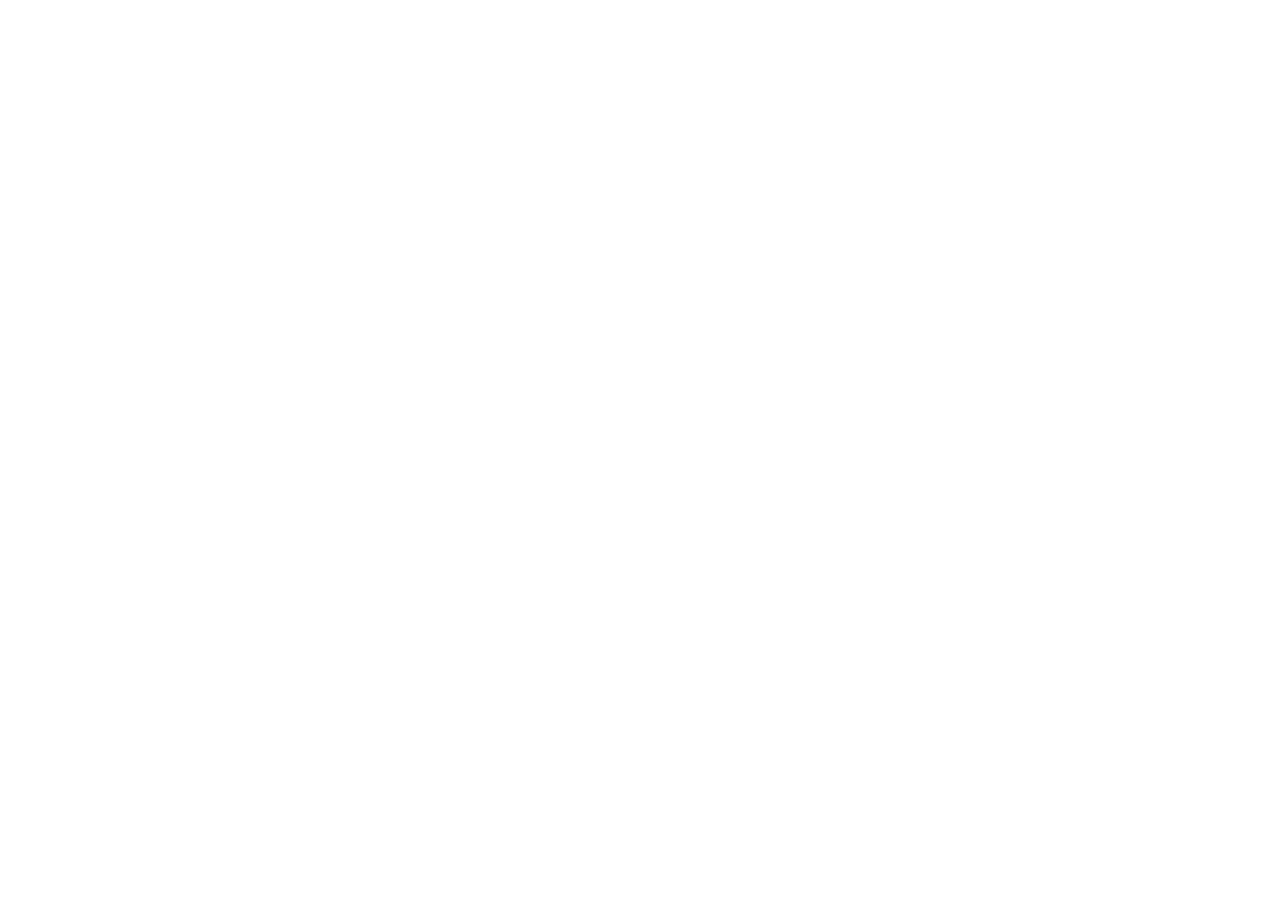
==== index.html @ a5676b30 "Initial commit" ====
<!DOCTYPE html>
<html lang="en">
<head>
    <meta charset="UTF-8">
    <meta http-equiv="X-UA-Compatible" content="IE=edge">
    <meta name="viewport" content="width=device-width, initial-scale=1.0">
    <title>Document</title>
    <link rel="stylesheet" href="css/style.css">
</head>
<body>
    
</body>
</html>
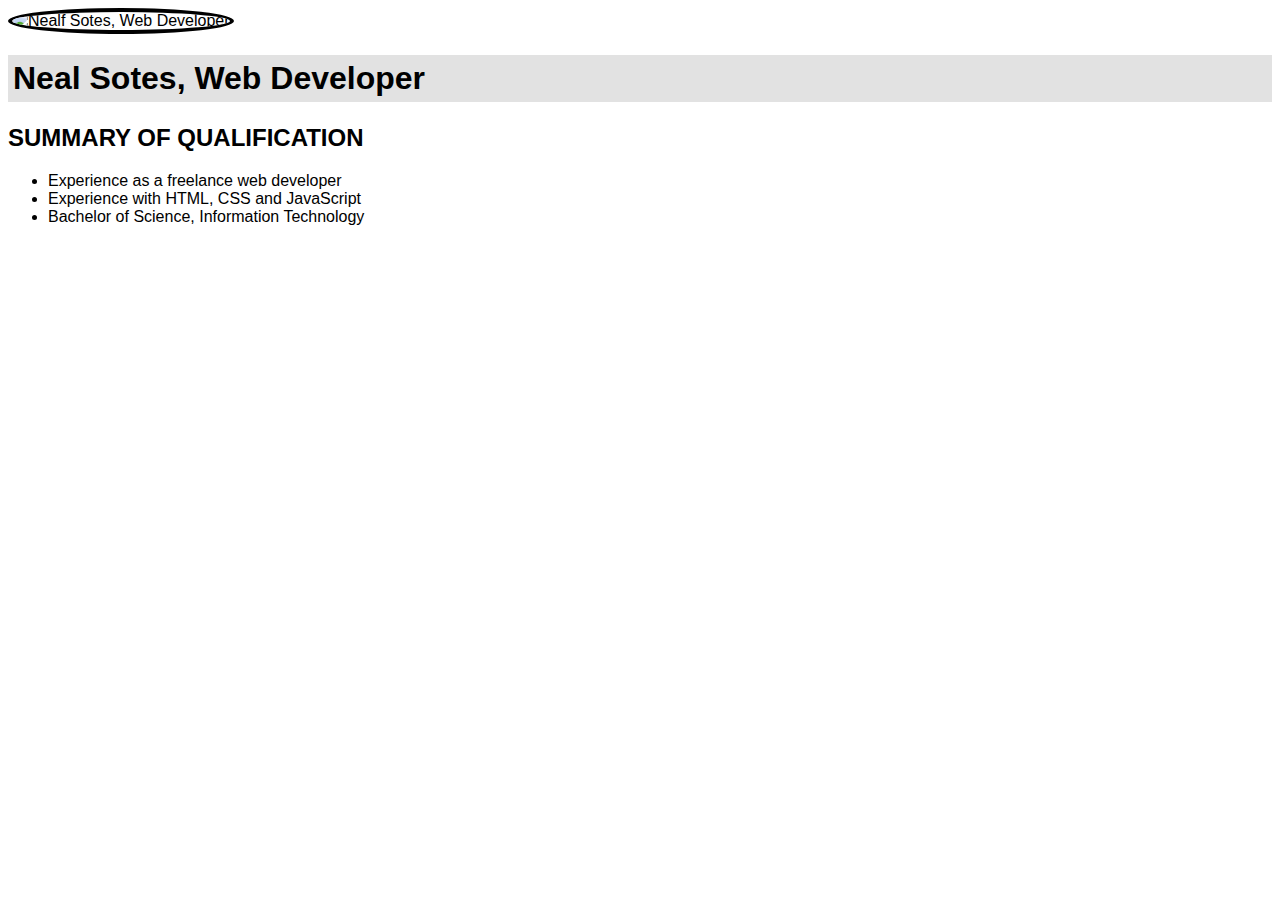
==== commit 0df4a9e0: "dasd" ====
--- a/index.html
+++ b/index.html
@@ -4,10 +4,18 @@
     <meta charset="UTF-8">
     <meta http-equiv="X-UA-Compatible" content="IE=edge">
     <meta name="viewport" content="width=device-width, initial-scale=1.0">
-    <title>Document</title>
+    <title>Neal Sotes's Resume</title>
     <link rel="stylesheet" href="css/style.css">
 </head>
 <body>
-    
+    <img src="https://placeimg.com/200/200/people" class= "main-image" alt="Nealf Sotes, Web Developer">
+    <h1>Neal Sotes, Web Developer</h1>
+    <h2 class="section-title">Summary of Qualification</h2>
+    <ul>
+        <li>Experience as a freelance web developer</li>
+        <li>Experience with HTML, CSS and JavaScript</li>
+        <li>Bachelor of Science, Information Technology</li>   
+    </ul>
+<script src="js/app.js"></script>
 </body>
 </html>--- a/css/style.css
+++ b/css/style.css
@@ -0,0 +1,14 @@
+body {
+    font-family: sans-serif;
+}
+.main-image {
+    border: solid 4px black;
+    border-radius: 50%;
+}
+h1 {
+    background-color: #e2e2e2;
+    padding: 5px;
+}
+.section-title {
+    text-transform: uppercase;
+}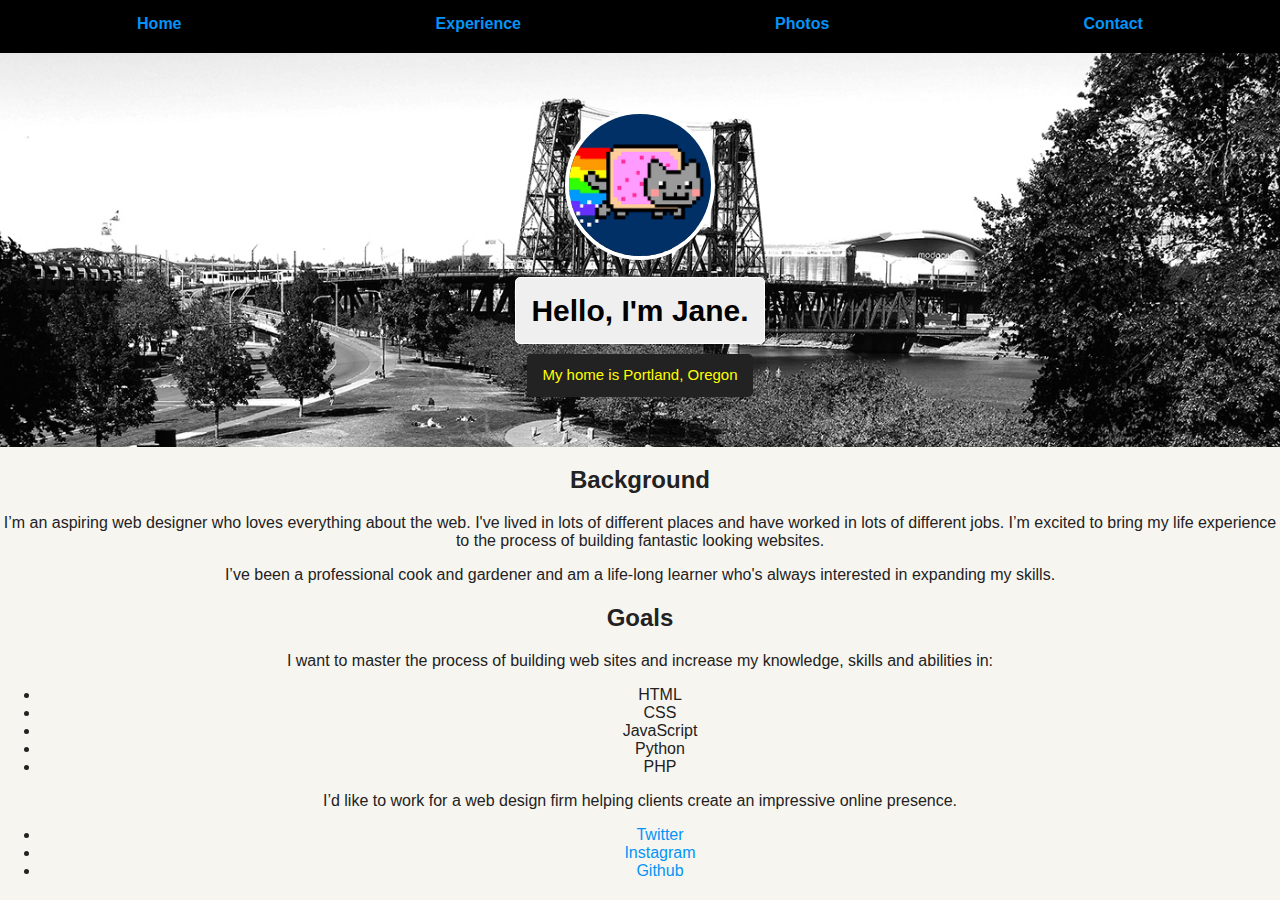
==== commit 8800dc83: "Add css and image" ====
--- a/index.html
+++ b/index.html
@@ -4,18 +4,52 @@
     <meta charset="UTF-8">
     <meta http-equiv="X-UA-Compatible" content="IE=edge">
     <meta name="viewport" content="width=device-width, initial-scale=1.0">
-    <title>Neal Sotes's Resume</title>
+    <title>Jane Smith's Profile</title>
     <link rel="stylesheet" href="css/style.css">
 </head>
 <body>
-    <img src="https://placeimg.com/200/200/people" class= "main-image" alt="Nealf Sotes, Web Developer">
-    <h1>Neal Sotes, Web Developer</h1>
-    <h2 class="section-title">Summary of Qualification</h2>
-    <ul>
-        <li>Experience as a freelance web developer</li>
-        <li>Experience with HTML, CSS and JavaScript</li>
-        <li>Bachelor of Science, Information Technology</li>   
-    </ul>
-<script src="js/app.js"></script>
+    <header>
+        <nav>
+            <ul class="nav">
+                <li class="name">Jane Smith</li>
+                <li><a href="#">Home</a></li>
+                <li><a href="#">Experience</a></li>
+                <li><a href="#">Photos</a></li>
+                <li><a href="#">Contact</a></li>
+            </ul>
+        </nav>
+    </header>
+    <section class="bg-hero">
+        <img src="img/me.png" alt="profile-image">
+        <h1 class="tag name">Hello, I'm Jane.</h1>
+        <p class="tag location">My home is Portland, Oregon</p>
+    </section>
+    <main class="flex">
+        <div class="card">
+            <h2>Background</h2>
+            <p>I’m an aspiring web designer who loves everything about the web. I've lived in lots of different places and have worked in lots of different jobs. I’m excited to bring my life experience to the process of building fantastic looking websites.</p>
+            <p>I’ve been a professional cook and gardener and am a life-long learner who's always interested in expanding my skills.</p>
+        </div>
+        <div class="card">
+            <h2>Goals</h2>
+            <p>I want to master the process of building web sites and increase my knowledge, skills and abilities in:</p>
+            <ul class="skills">
+                <li>HTML</li>
+                <li>CSS</li>
+                <li>JavaScript</li>
+                <li>Python</li>
+                <li>PHP</li>           
+            </ul>
+            <p>I’d like to work for a web design firm helping clients create an impressive online presence.</p>
+        </div>
+    </main>
+    <footer>
+        <ul>
+            <li><a href="#" class="social twitter">Twitter</a></li>
+            <li><a href="#" class="social instagram">Instagram</a></li>
+            <li><a href="#" class="social github">Github</a></li>
+        </ul>
+    </footer>
+    
 </body>
 </html>--- a/css/style.css
+++ b/css/style.css
@@ -1,14 +1,82 @@
+* {
+    box-sizing: border-box;
+}
 body {
+    margin: 0;
+    padding: 0;
+    color: #222;
     font-family: sans-serif;
+    text-align: center;
+    background-color: #F7F5F0;
 }
-.main-image {
-    border: solid 4px black;
+a{
+    text-decoration: none;
+    color: #0494F7;
+}
+header {
+    width: 100%;
+    background: black;
+    min-height: 30px;
+    padding: 10px;
+    position: fixed;
+    text-align: center;
+}
+
+.nav {
+    display: flex;
+    justify-content: space-around;
+    font-weight: 700;
+    list-style-type: none;
+    margin: 0 auto;
+    padding: 0;
+}
+.nav .name {
+    display: none;
+}
+.nav li {
+    padding: 5px 10px 10px 10px;
+}
+.nav a {
+    transition: all .5s;
+}
+.nav a:hover {
+    color: white;
+}
+
+.bg-hero {
+    background-image: url("../img/portland.jpg");
+    background-size: cover;
+    overflow: hidden;
+    padding-top: 60px;
+    line-height: 1.5;
+}
+img {
+    width: 150px;
+    height: 150px;
+    border: 4px solid white;
     border-radius: 50%;
+    margin-top: 50px;
 }
-h1 {
-    background-color: #e2e2e2;
-    padding: 5px;
+img:hover {
+    transform: scale(1.2) rotate(5deg);
 }
-.section-title {
-    text-transform: uppercase;
+
+section h1 {
+    border: 1px solid white
+}
+
+.tag {
+    display: table;
+    color: black;
+    padding: 10px 15px;
+    font-size: 30px;
+    margin: 10px auto;
+    border-radius: 5px;
+    background-color: #efefef;
+}
+.location {
+    background-color: #222;
+    color: yellow;
+    font-size: 15px;
+    margin-bottom: 50px;
 }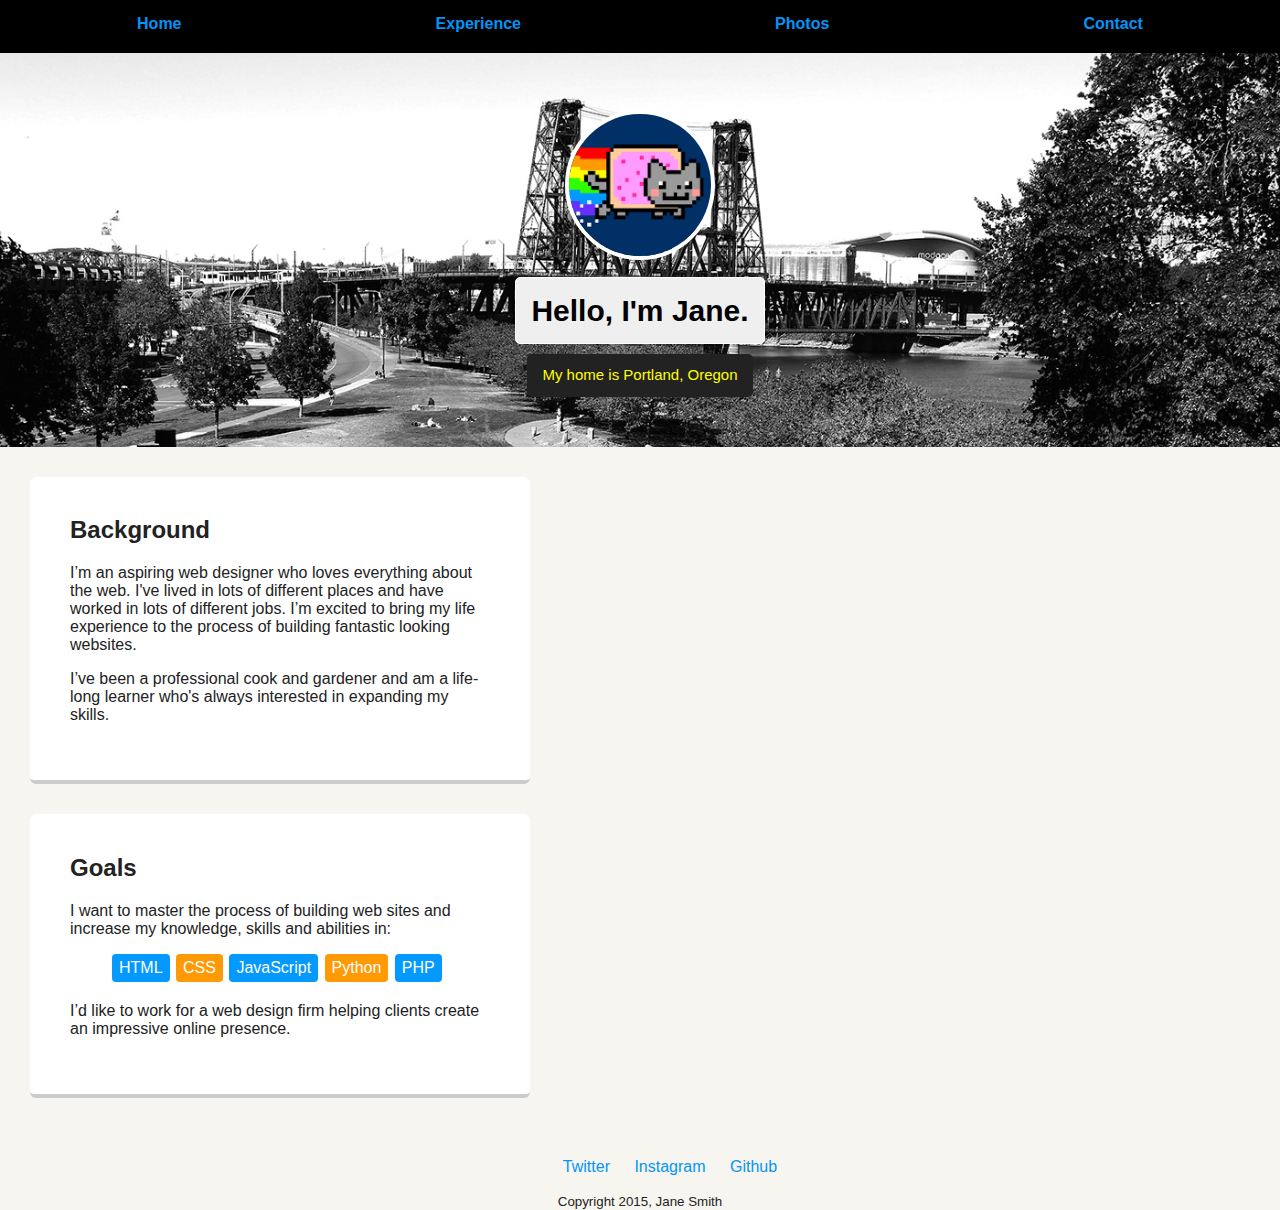
==== commit 34fdc00c: "dasd" ====
--- a/index.html
+++ b/index.html
@@ -49,6 +49,7 @@
             <li><a href="#" class="social instagram">Instagram</a></li>
             <li><a href="#" class="social github">Github</a></li>
         </ul>
+        <small>Copyright 2015, Jane Smith</small>
     </footer>
     
 </body>
--- a/css/style.css
+++ b/css/style.css
@@ -79,4 +79,42 @@
     color: yellow;
     font-size: 15px;
     margin-bottom: 50px;
-}+}
+.card {
+    max-width: 500px;
+    margin: 30px;
+    text-align: left;
+    background-color: #fff;
+    padding: 20px 40px 40px ;
+    border-bottom: 4px solid #ccc;
+    border-radius: 6px;
+}
+.card:hover {
+    border-color: #ff99ff;
+}
+
+.skills li {
+    display: inline-block;
+    margin-left: 2px;
+    color: #fff;
+    border-radius: 4px;
+    overflow: hidden;
+}
+.skills li:nth-child(odd) {
+    background-color: #0399FF;
+    padding: 5px 7px;
+}
+.skills li:nth-child(even) {
+    background-color: #FF9904;
+    padding: 5px 7px;
+}
+footer li {
+    display: inline;
+    margin-left: 20px;
+    text-align: center;
+}
+footer {
+    margin-top: 60px;
+}
+
+
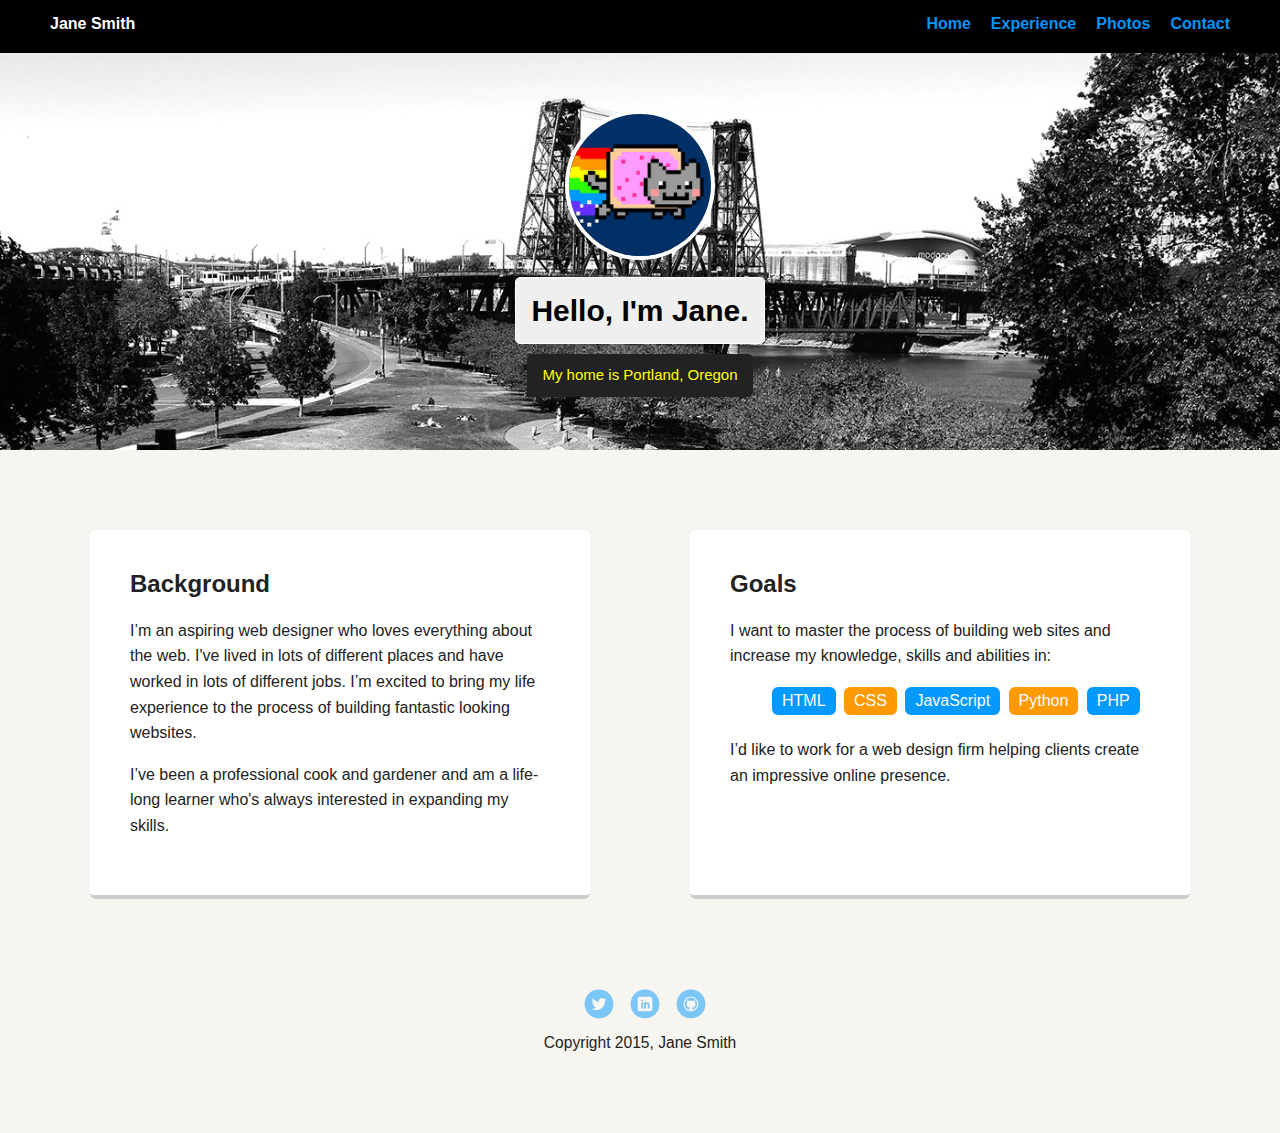
==== commit 18b5c988: "dasda" ====
--- a/index.html
+++ b/index.html
@@ -13,7 +13,7 @@
             <ul class="nav">
                 <li class="name">Jane Smith</li>
                 <li><a href="#">Home</a></li>
-                <li><a href="#">Experience</a></li>
+                <li><a href="resume.html">Experience</a></li>
                 <li><a href="#">Photos</a></li>
                 <li><a href="#">Contact</a></li>
             </ul>
@@ -46,7 +46,7 @@
     <footer>
         <ul>
             <li><a href="#" class="social twitter">Twitter</a></li>
-            <li><a href="#" class="social instagram">Instagram</a></li>
+            <li><a href="#" class="social linkedin">Instagram</a></li>
             <li><a href="#" class="social github">Github</a></li>
         </ul>
         <small>Copyright 2015, Jane Smith</small>
--- a/css/style.css
+++ b/css/style.css
@@ -50,15 +50,15 @@
     padding-top: 60px;
     line-height: 1.5;
 }
-img {
+.bg-hero img {
     width: 150px;
     height: 150px;
     border: 4px solid white;
     border-radius: 50%;
     margin-top: 50px;
 }
-img:hover {
-    transform: scale(1.2) rotate(5deg);
+.bg-hero img:hover {
+    transform: scale(1.2) rotate(60deg);
 }
 
 section h1 {
@@ -95,26 +95,93 @@
 
 .skills li {
     display: inline-block;
-    margin-left: 2px;
+    margin: 2px;
     color: #fff;
-    border-radius: 4px;
+    border-radius: 6px;
+    background-color: #FF9904;
+    padding: 5px 10px;
+    text-align: center;
     overflow: hidden;
 }
 .skills li:nth-child(odd) {
     background-color: #0399FF;
-    padding: 5px 7px;
-}
-.skills li:nth-child(even) {
-    background-color: #FF9904;
-    padding: 5px 7px;
-}
-footer li {
-    display: inline;
-    margin-left: 20px;
-    text-align: center;
-}
-footer {
-    margin-top: 60px;
+    
 }
 
+footer {
+    width: 100%;
+    min-height: 30px;
+    padding: 20px 0 40px 20px;
+}
+footer small {
+    top: -8px;
+    margin-right: 20px;
+    font-size: .75em;
+}
+footer ul {
+    list-style-type: none;
+    margin: 0;
+    padding: 0;
+}
+footer ul li {
+    display: inline-block;
+}
+a.social {
+    display: inline-block;
+    text-indent: -9999px;
+    margin-bottom: 10px;
+    margin-right: 10px;
+    width: 30px;
+    height: 30px;
+    background-size: 30px 30px;
+    opacity: .5;
+    transition: all .25s;
+}
+a.twitter {
+    background-image: url(../img/twitter.svg);
+}
+a.linkedin {
+    background-image: url(../img/linkedin.svg);
+}
+a.github {
+    background-image: url(../img/github.svg);
+}
+.social:hover {
+    opacity: 1;
+}
+.clearfix {
+      clear: both;
+}
 
+@media screen and (min-width: 720px){
+    .flex {
+        display: flex;
+        max-width: 1200px;
+        justify-content: space-around;
+        margin: 0 auto;
+    }
+    .bg-hero {
+        min-height: 450px;
+
+    }
+    .nav {
+        max-width: 1200px;
+    }
+    .nav .name {
+        display: block;
+        margin-right: auto;
+        color: white;
+    }
+    main {
+        padding-top: 50px;
+    }
+    main p {
+        line-height: 1.6em;
+    }
+    footer {
+        font-size: 1.3em;
+        max-width: 1200px;
+        margin: 40px auto;
+    }
+    
+}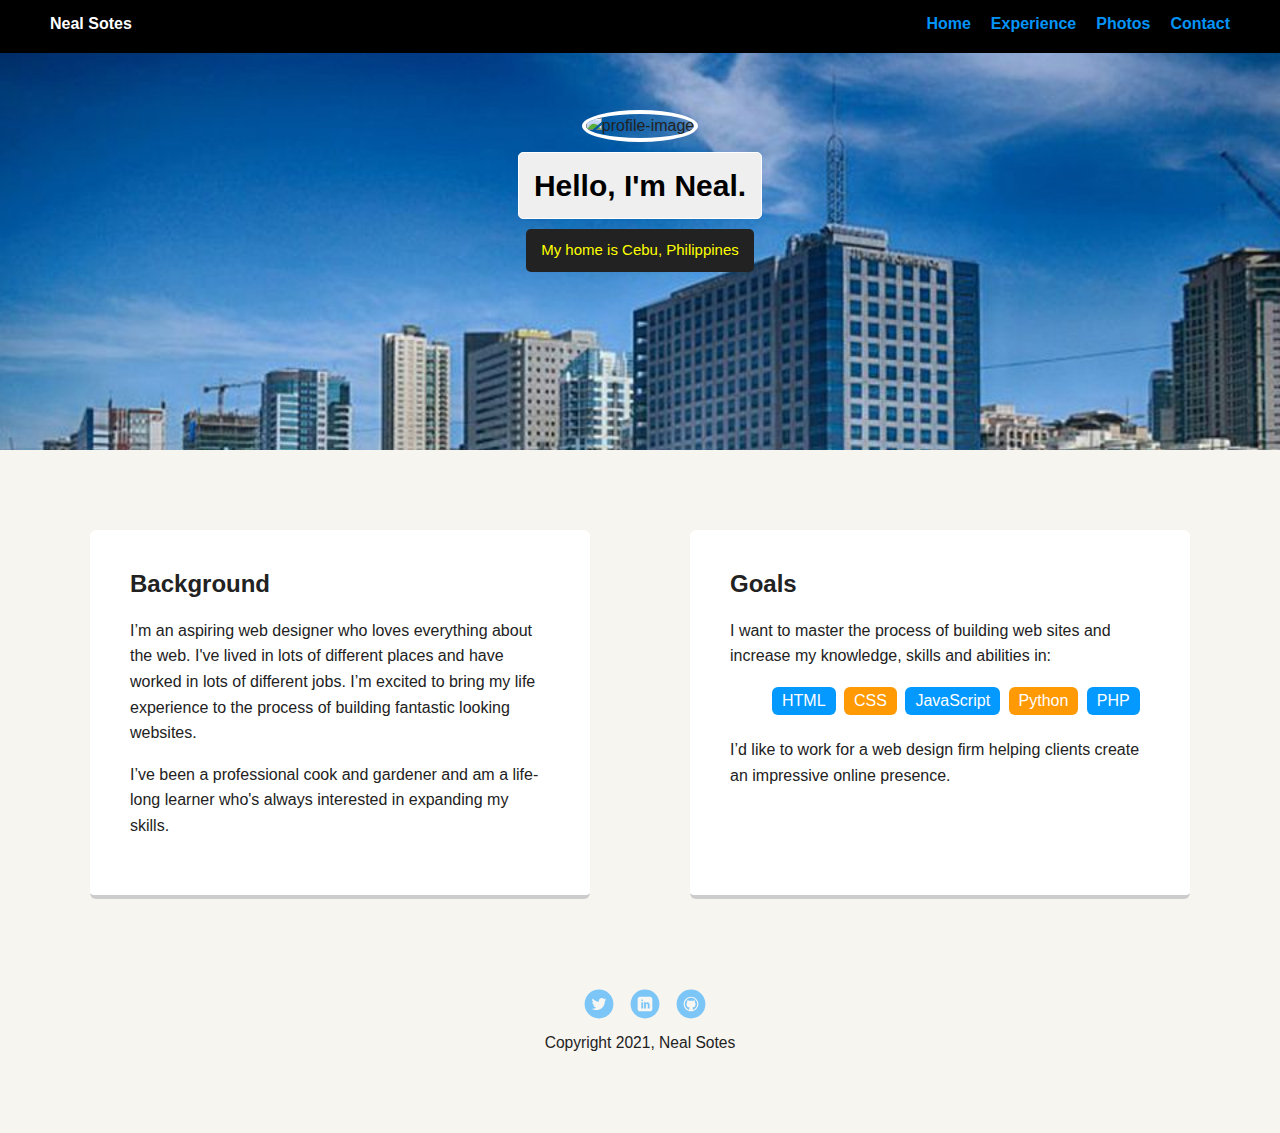
==== commit 269e7618: "Final commit" ====
--- a/index.html
+++ b/index.html
@@ -4,14 +4,14 @@
     <meta charset="UTF-8">
     <meta http-equiv="X-UA-Compatible" content="IE=edge">
     <meta name="viewport" content="width=device-width, initial-scale=1.0">
-    <title>Jane Smith's Profile</title>
+    <title>Neal Sotes's Profile</title>
     <link rel="stylesheet" href="css/style.css">
 </head>
 <body>
     <header>
         <nav>
             <ul class="nav">
-                <li class="name">Jane Smith</li>
+                <li class="name">Neal Sotes</li>
                 <li><a href="#">Home</a></li>
                 <li><a href="resume.html">Experience</a></li>
                 <li><a href="#">Photos</a></li>
@@ -20,9 +20,9 @@
         </nav>
     </header>
     <section class="bg-hero">
-        <img src="img/me.png" alt="profile-image">
-        <h1 class="tag name">Hello, I'm Jane.</h1>
-        <p class="tag location">My home is Portland, Oregon</p>
+        <img src="https://placeimg.com/200/200/animals" alt="profile-image">
+        <h1 class="tag name">Hello, I'm Neal.</h1>
+        <p class="tag location">My home is Cebu, Philippines</p>
     </section>
     <main class="flex">
         <div class="card">
@@ -47,9 +47,9 @@
         <ul>
             <li><a href="#" class="social twitter">Twitter</a></li>
             <li><a href="#" class="social linkedin">Instagram</a></li>
-            <li><a href="#" class="social github">Github</a></li>
+            <li><a href="https://github.com/nealsotes" class="social github">Github</a></li>
         </ul>
-        <small>Copyright 2015, Jane Smith</small>
+        <small>Copyright 2021, Neal Sotes</small>
     </footer>
     
 </body>
--- a/css/style.css
+++ b/css/style.css
@@ -44,7 +44,10 @@
 }
 
 .bg-hero {
-    background-image: url("../img/portland.jpg");
+    background: url("../img/cebu.jpeg") no-repeat center center fixed;
+    -webkit-background-size: cover;
+    -moz-background-size: cover;
+    -o-background-size: cover;
     background-size: cover;
     overflow: hidden;
     padding-top: 60px;
